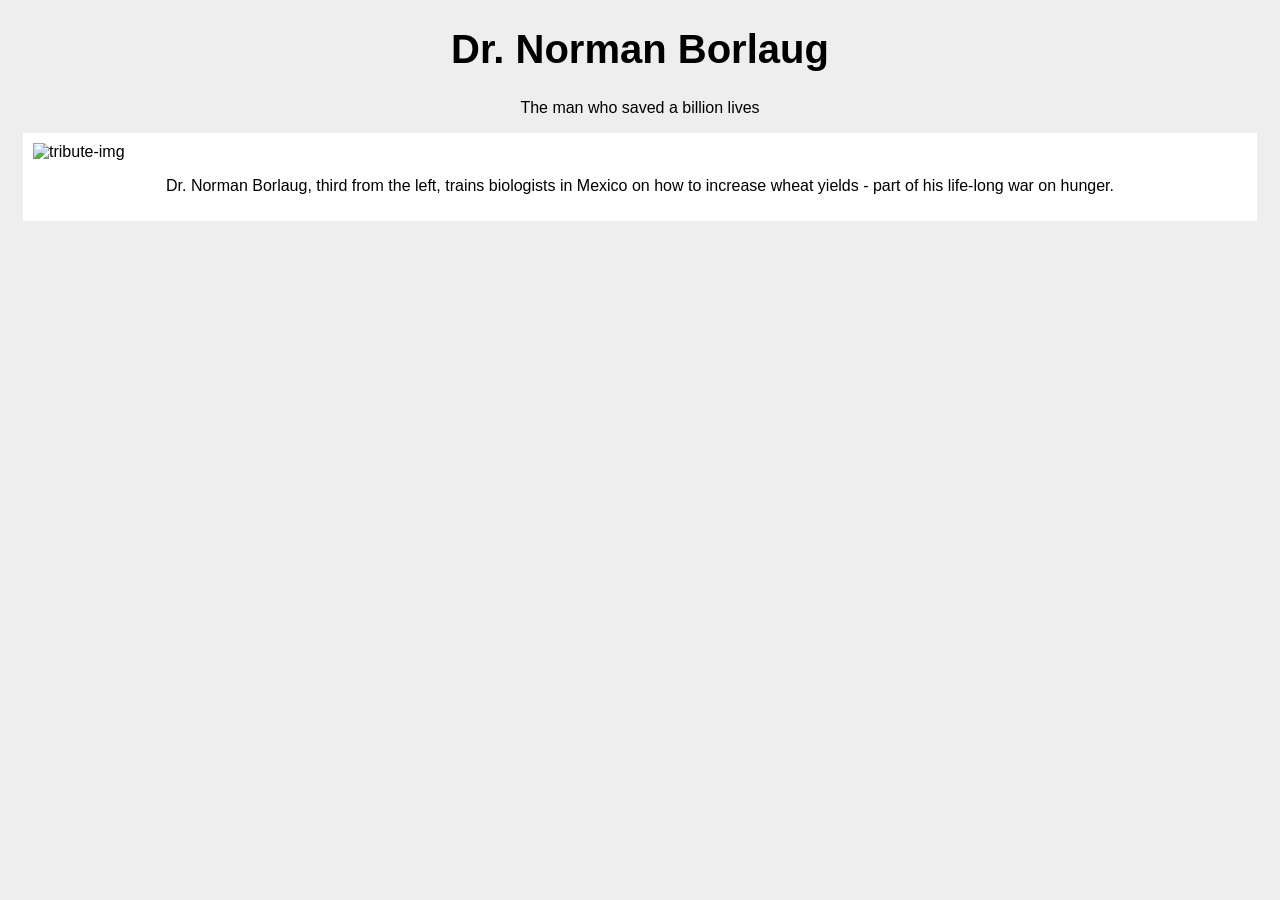
==== tribute.html @ 5f2087c4 "implement first part" ====
<!DOCTYPE html>
<html lang="en">
<head>
    <meta charset="UTF-8">
    <meta http-equiv="X-UA-Compatible" content="IE=edge">
    <meta name="viewport" content="width=, initial-scale=1.0">
    <title>Document</title>
    <style>
        body{
            font-family: -apple-system, BlinkMacSystemFont, 'Segoe UI', 'Roboto',
    'Helvetica Neue', Arial, sans-serif;
            background-color: #eee;
        }
    /* css selector */
        h1, p{
            text-align: center;
        }
        h1{
            font-size: 2.5em;
        }
        #cover-block{
            margin: 0 15px 0 15px;
            background-color: #fff;
            padding: 10px
        }
        #cover-block img{
            width: 100%;
        }

    </style>
</head>
<body>
    <h1>Dr. Norman Borlaug</h1>
    <p>The man who saved a billion lives</p>

    <div id='cover-block'>
        <img src="./img/tribute-image.jpg" alt="tribute-img">
    <p>Dr. Norman Borlaug, third from the left, trains biologists in Mexico on how to increase wheat yields - part of his life-long war on hunger.</p>
    </div>
</body>
</html>
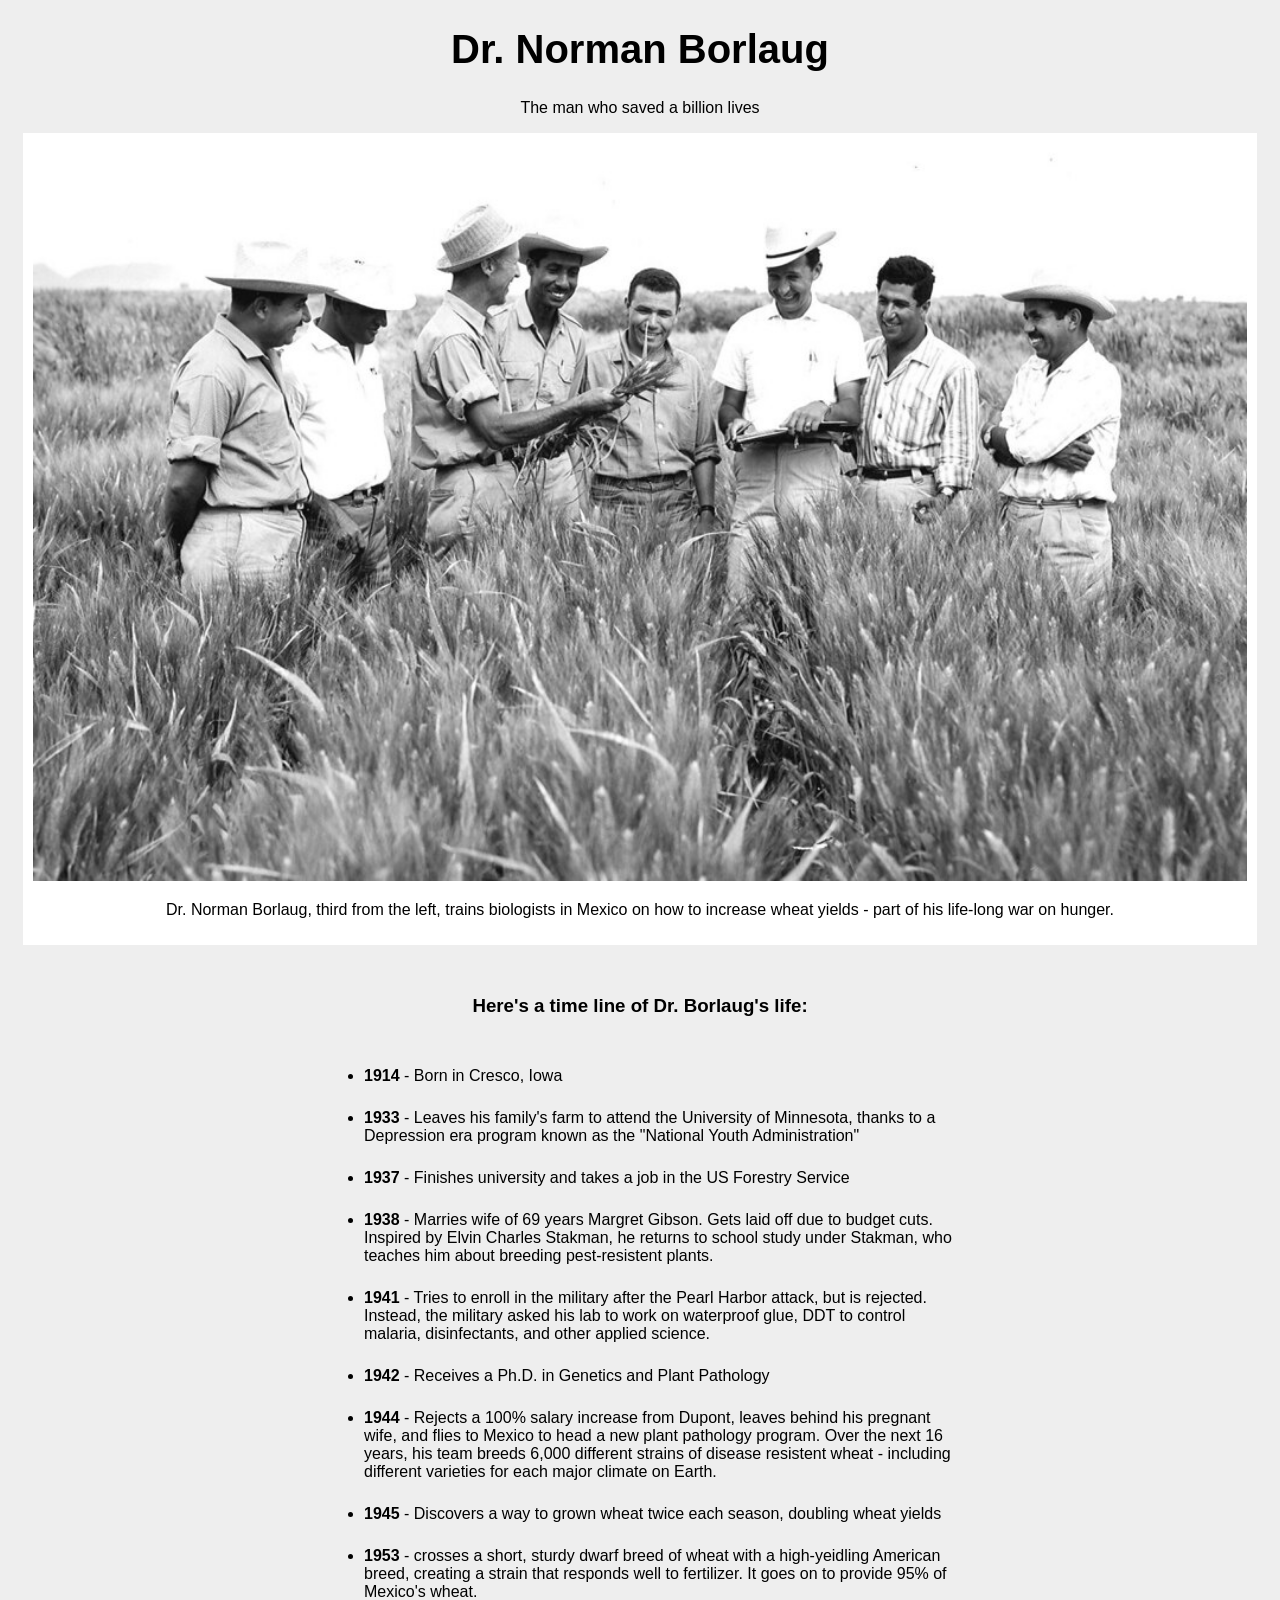
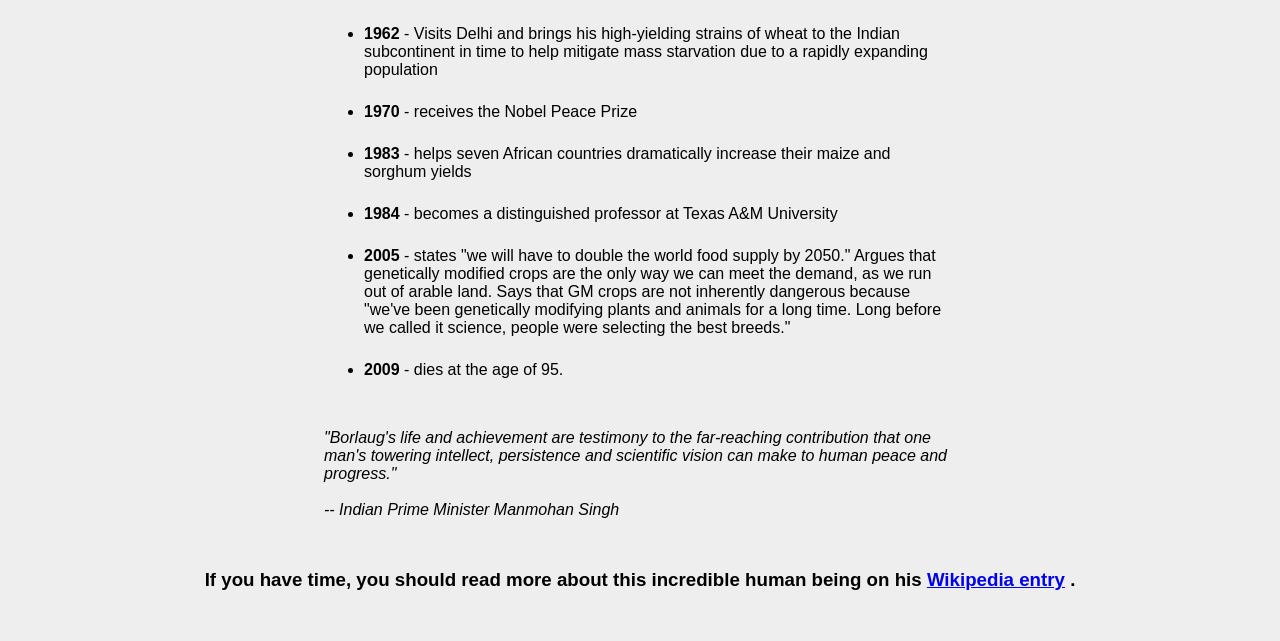
==== commit 0f687e39: "implement the other part" ====
--- a/tribute.html
+++ b/tribute.html
@@ -12,7 +12,7 @@
             background-color: #eee;
         }
     /* css selector */
-        h1, p{
+        h1, p, h3{
             text-align: center;
         }
         h1{
@@ -26,7 +26,20 @@
         #cover-block img{
             width: 100%;
         }
-
+        h3{
+            margin: 50px 0 50px 0;
+        }
+        #ul-block{
+            /* line-height: 1.5em;*/
+            margin: 0 25% 0 25%;
+        }
+        li{
+            margin: 0 0 1.5em 0; 
+        }
+        #quote-block{
+            margin: 50px 25% 50px 25%;
+            /*text-align: left;*/          
+        }
     </style>
 </head>
 <body>
@@ -37,5 +50,35 @@
         <img src="./img/tribute-image.jpg" alt="tribute-img">
     <p>Dr. Norman Borlaug, third from the left, trains biologists in Mexico on how to increase wheat yields - part of his life-long war on hunger.</p>
     </div>
+
+    <h3>Here's a time line of Dr. Borlaug's life:</h3>
+    
+    <div id='ul-block'>
+        <ul>
+        <li><b>1914</b> - Born in Cresco, Iowa</li>
+        <li><b>1933</b> - Leaves his family's farm to attend the University of Minnesota, thanks to a Depression era program known as the "National Youth Administration"</li>
+        <li><b>1937</b> - Finishes university and takes a job in the US Forestry Service</li>
+        <li><b>1938</b> - Marries wife of 69 years Margret Gibson. Gets laid off due to budget cuts. Inspired by Elvin Charles Stakman, he returns to school study under Stakman, who teaches him about breeding pest-resistent plants.</li>
+        <li><b>1941</b> - Tries to enroll in the military after the Pearl Harbor attack, but is rejected. Instead, the military asked his lab to work on waterproof glue, DDT to control malaria, disinfectants, and other applied science.</li>
+        <li><b>1942</b> - Receives a Ph.D. in Genetics and Plant Pathology</li>
+        <li><b>1944</b> - Rejects a 100% salary increase from Dupont, leaves behind his pregnant wife, and flies to Mexico to head a new plant pathology program. Over the next 16 years, his team breeds 6,000 different strains of disease resistent wheat - including different varieties for each major climate on Earth.</li>
+        <li><b>1945</b> - Discovers a way to grown wheat twice each season, doubling wheat yields</li>
+        <li><b>1953</b> - crosses a short, sturdy dwarf breed of wheat with a high-yeidling American breed, creating a strain that responds well to fertilizer. It goes on to provide 95% of Mexico's wheat.</li>
+        <li><b>1962</b> - Visits Delhi and brings his high-yielding strains of wheat to the Indian subcontinent in time to help mitigate mass starvation due to a rapidly expanding population</li>
+        <li><b>1970</b> - receives the Nobel Peace Prize</li>
+        <li><b>1983</b> - helps seven African countries dramatically increase their maize and sorghum yields</li>
+        <li><b>1984</b> - becomes a distinguished professor at Texas A&M University</li>
+        <li><b>2005</b> - states "we will have to double the world food supply by 2050." Argues that genetically modified crops are the only way we can meet the demand, as we run out of arable land. Says that GM crops are not inherently dangerous because "we've been genetically modifying plants and animals for a long time. Long before we called it science, people were selecting the best breeds."</li>
+        <li><b>2009</b> - dies at the age of 95.</li>
+    </ul>
+    </div>
+
+    <div id='quote-block'>
+    <i>"Borlaug's life and achievement are testimony to the far-reaching contribution that one man's towering intellect, persistence and scientific vision can make to human peace and progress."</i>
+    <br><br>
+    <i>-- Indian Prime Minister Manmohan Singh</i>
+    </div>
+
+    <h3><b>If you have time, you should read more about this incredible human being on his <a href="https://codepen.io/freeCodeCamp/full/zNqgVx" target="blank"> Wikipedia entry</a> .</b></h3>
 </body>
 </html>
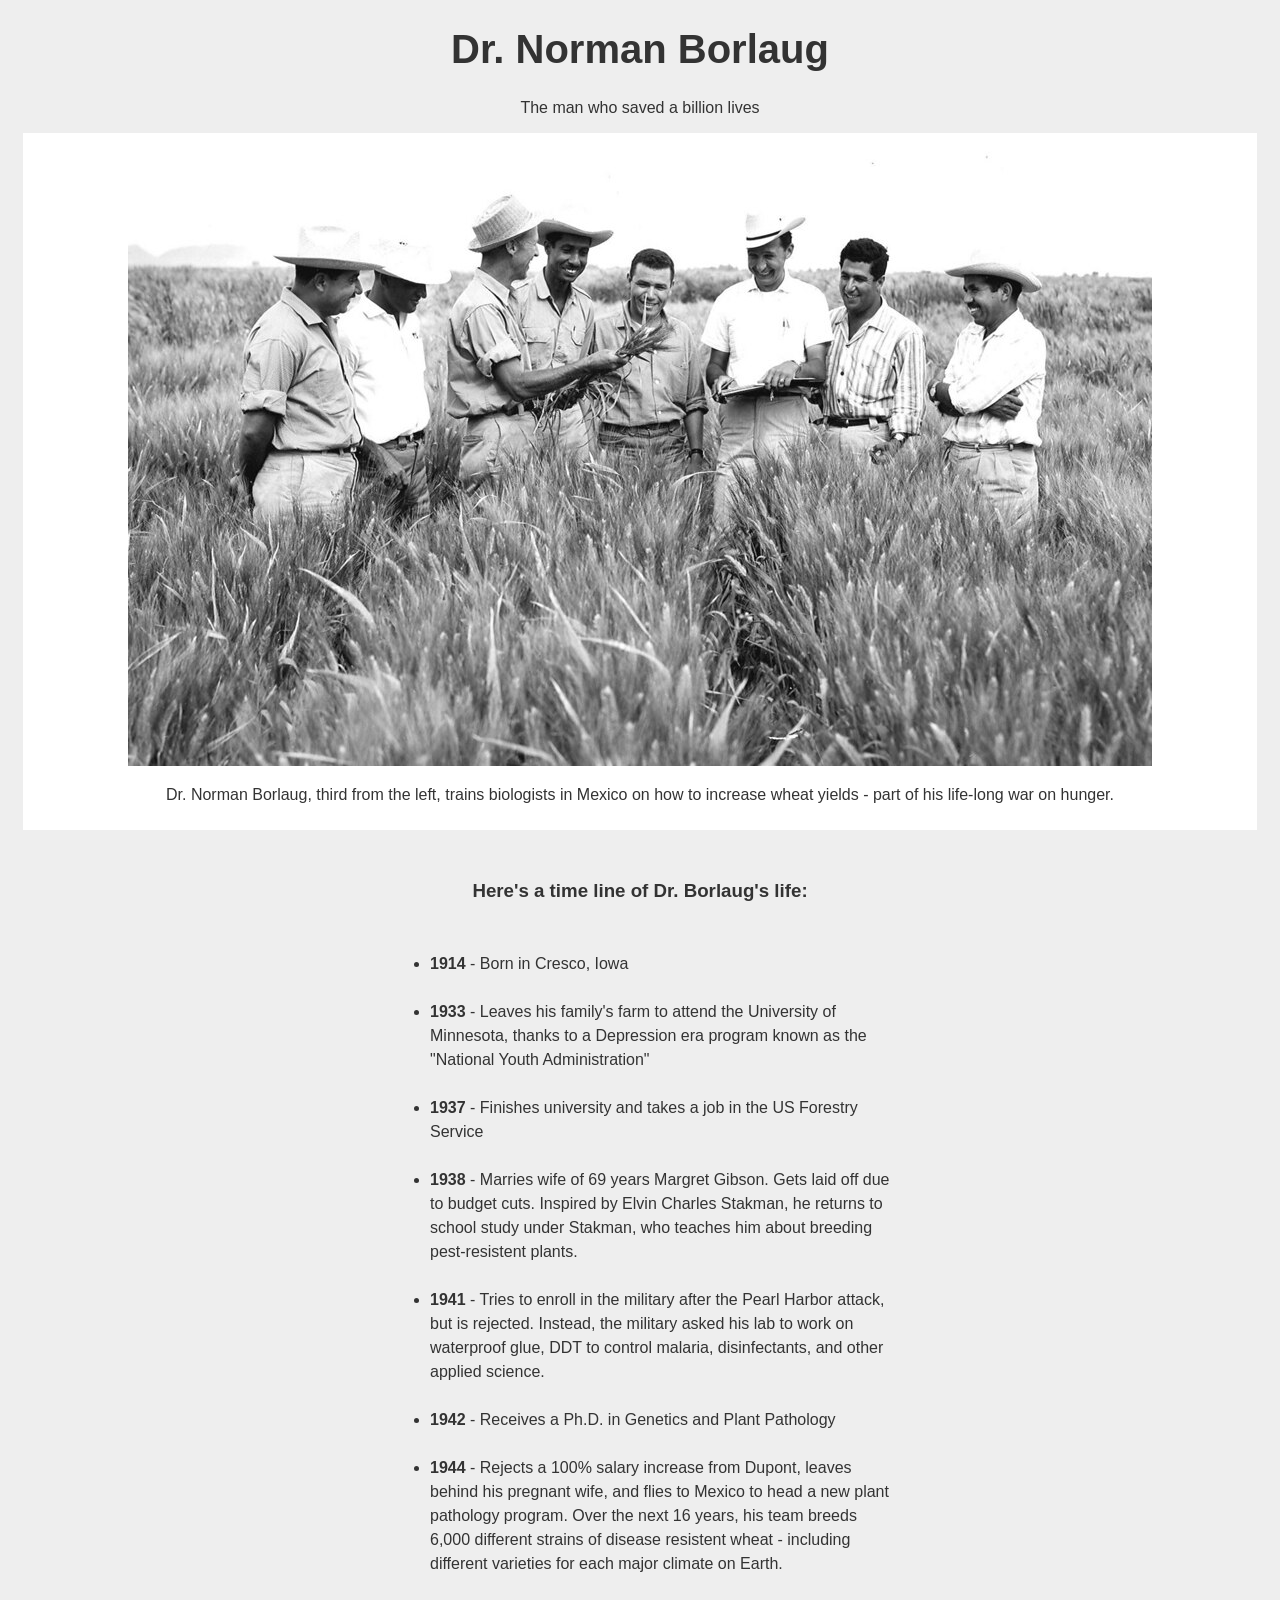
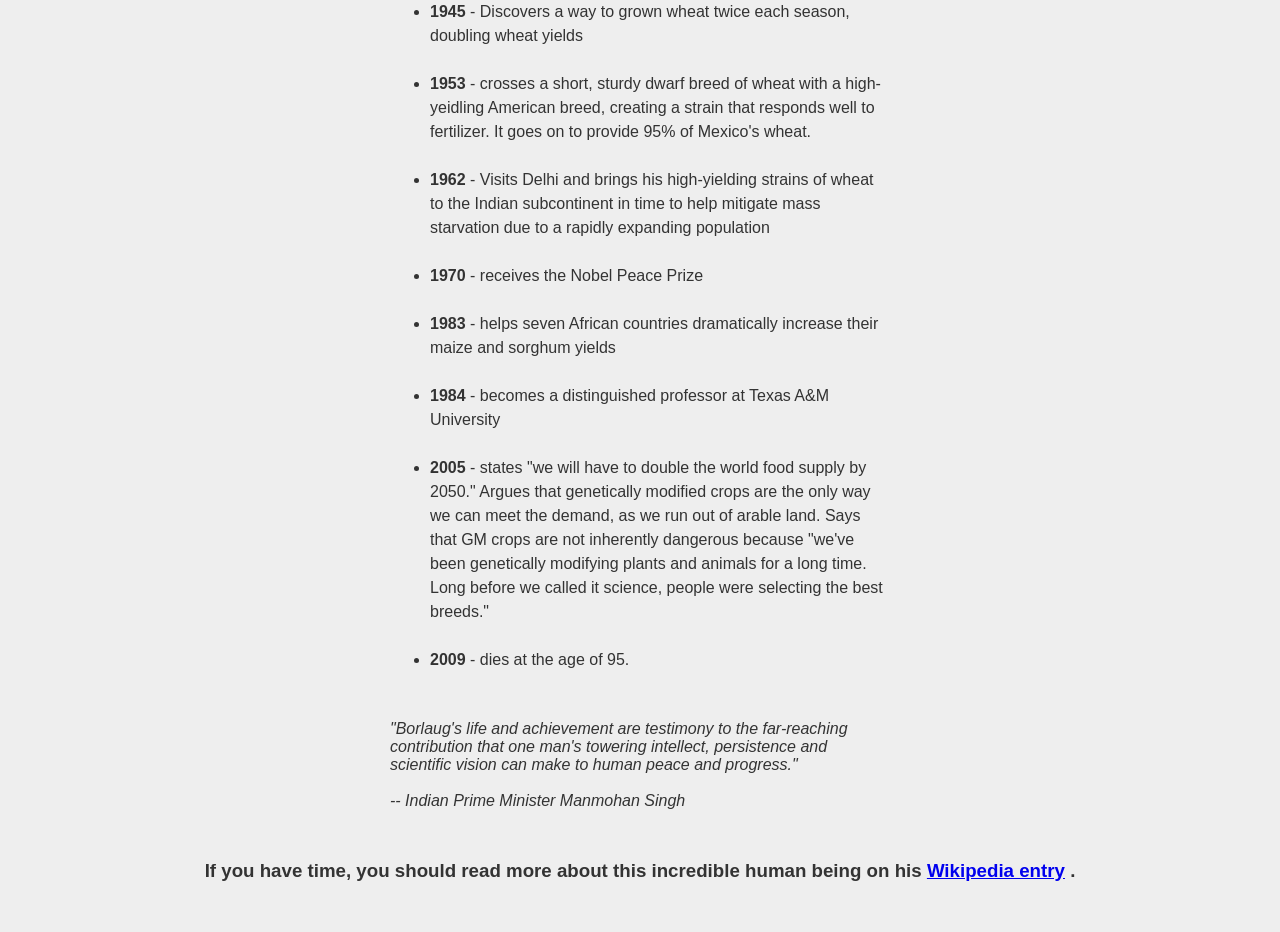
==== commit 13f4dbf7: "modify tribute.html" ====
--- a/tribute.html
+++ b/tribute.html
@@ -10,6 +10,7 @@
             font-family: -apple-system, BlinkMacSystemFont, 'Segoe UI', 'Roboto',
     'Helvetica Neue', Arial, sans-serif;
             background-color: #eee;
+            color: #333
         }
     /* css selector */
         h1, p, h3{
@@ -21,23 +22,28 @@
         #cover-block{
             margin: 0 15px 0 15px;
             background-color: #fff;
-            padding: 10px
+            padding: 10px;
+            text-align: center;
+
         }
         #cover-block img{
-            width: 100%;
+            max-width: 97%;
         }
         h3{
             margin: 50px 0 50px 0;
         }
         #ul-block{
             /* line-height: 1.5em;*/
-            margin: 0 25% 0 25%;
+            max-width: 500px;
+            margin: 0 auto 0 auto;
         }
         li{
-            margin: 0 0 1.5em 0; 
+            margin: 0 0 1.5em 0;
+            line-height: 1.5em; 
         }
         #quote-block{
-            margin: 50px 25% 50px 25%;
+            max-width: 500px;
+            margin: 3em auto 3em auto;
             /*text-align: left;*/          
         }
     </style>
@@ -79,6 +85,6 @@
     <i>-- Indian Prime Minister Manmohan Singh</i>
     </div>
 
-    <h3><b>If you have time, you should read more about this incredible human being on his <a href="https://codepen.io/freeCodeCamp/full/zNqgVx" target="blank"> Wikipedia entry</a> .</b></h3>
+    <h3><b>If you have time, you should read more about this incredible human being on his <a href="https://en.wikipedia.org/wiki/Norman_Borlaug" target="blank"> Wikipedia entry</a> .</b></h3>
 </body>
 </html>
